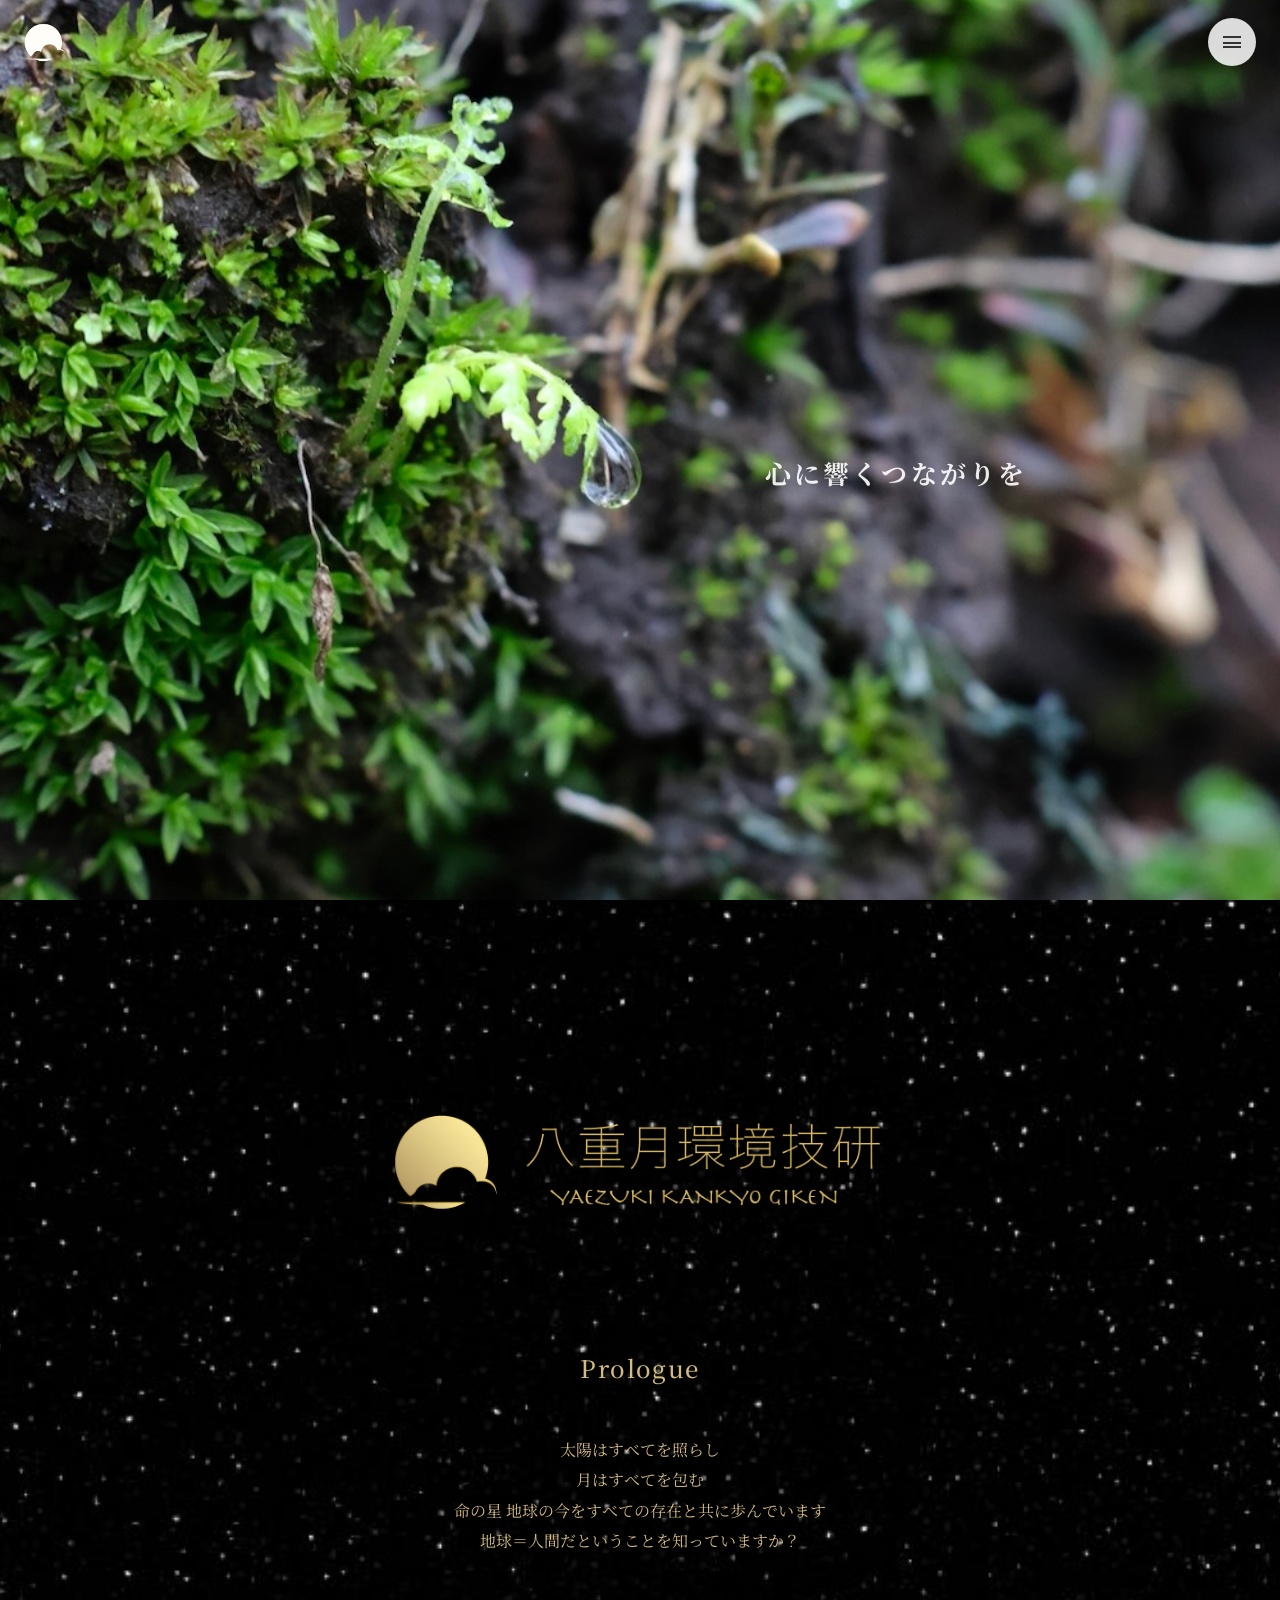
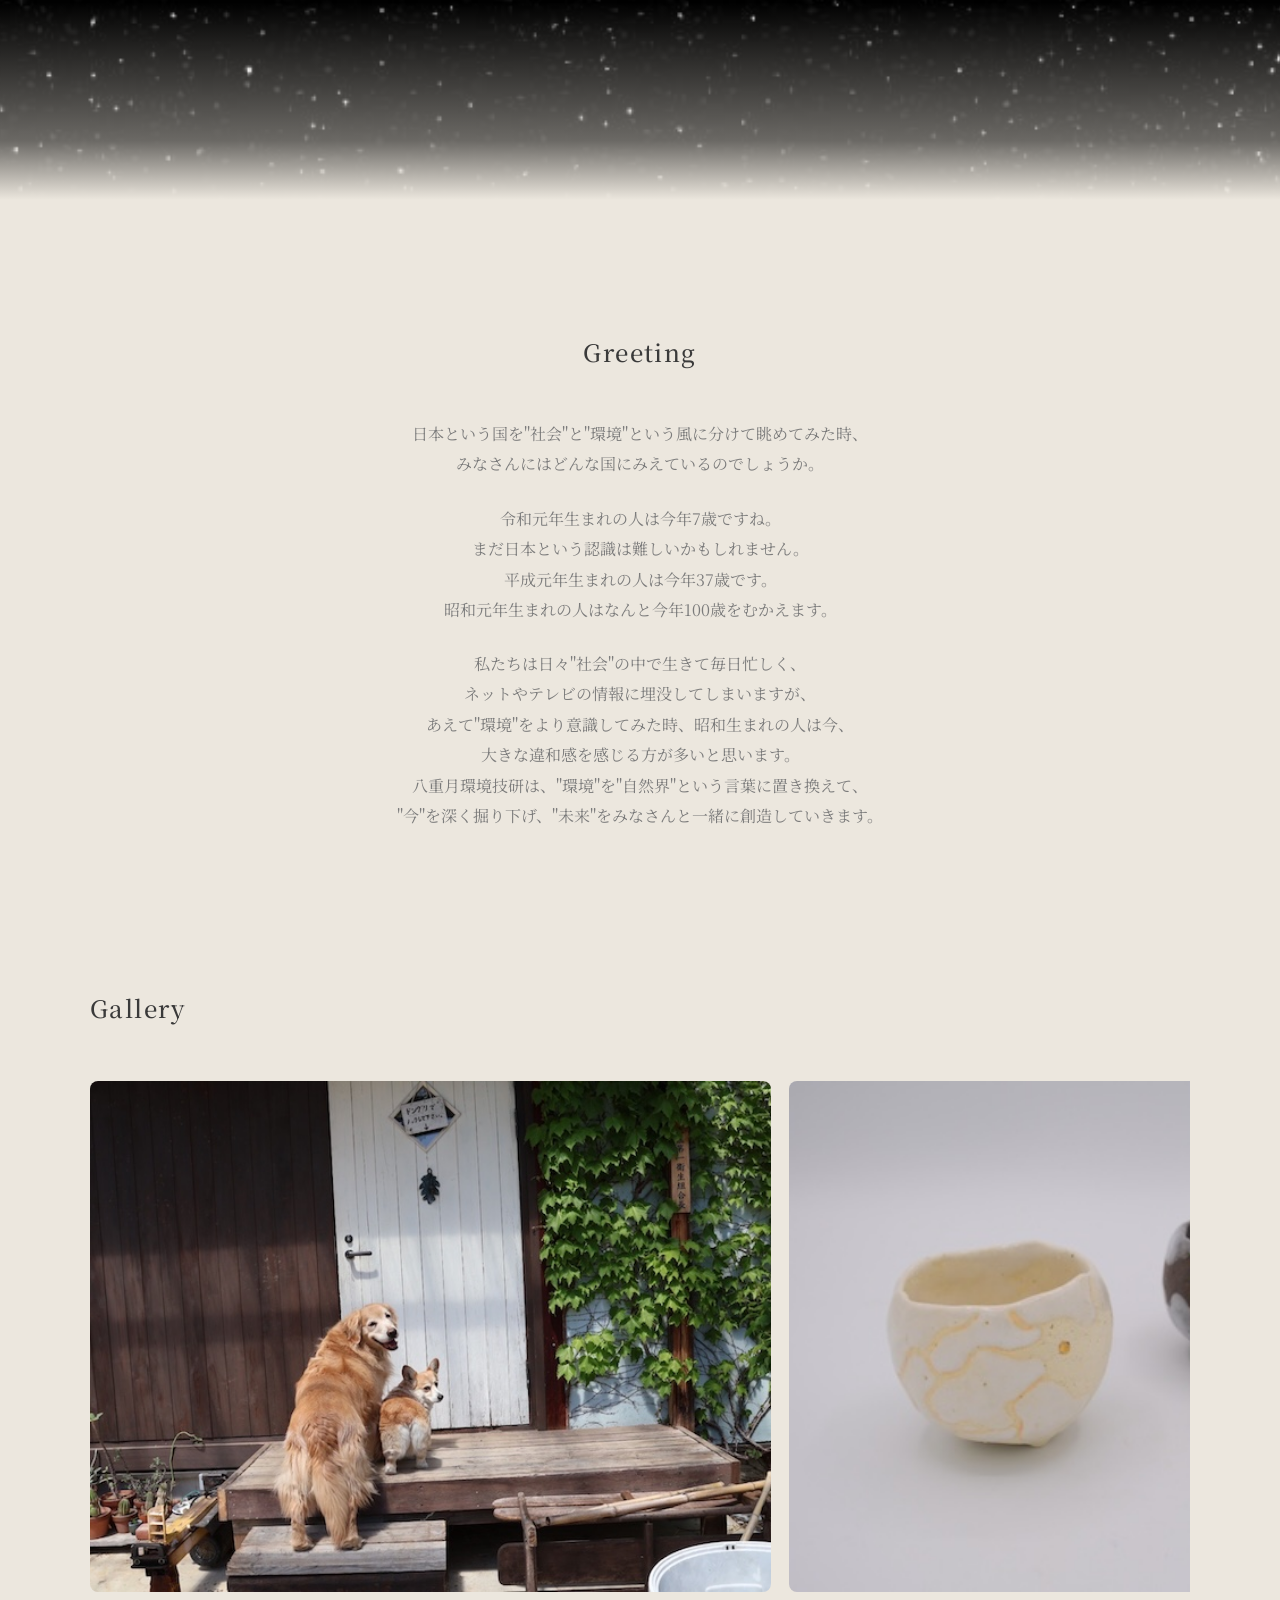
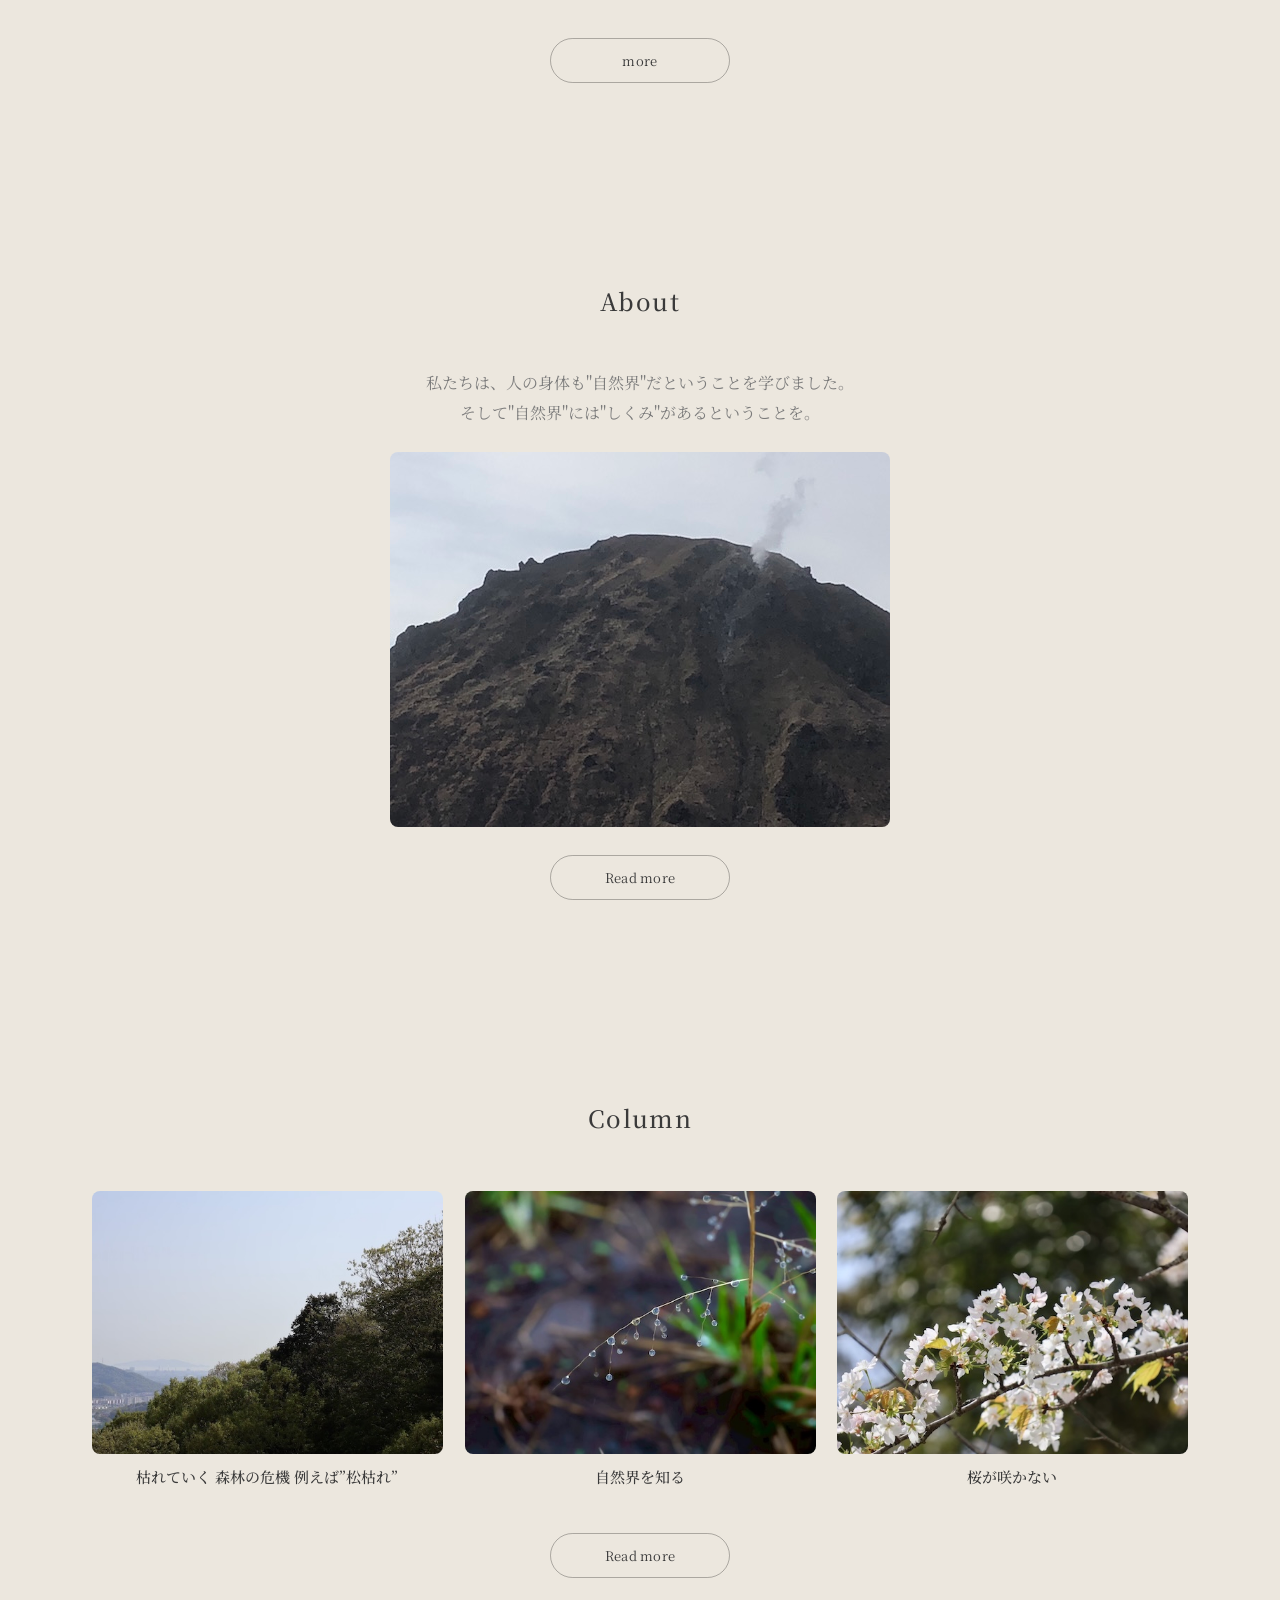
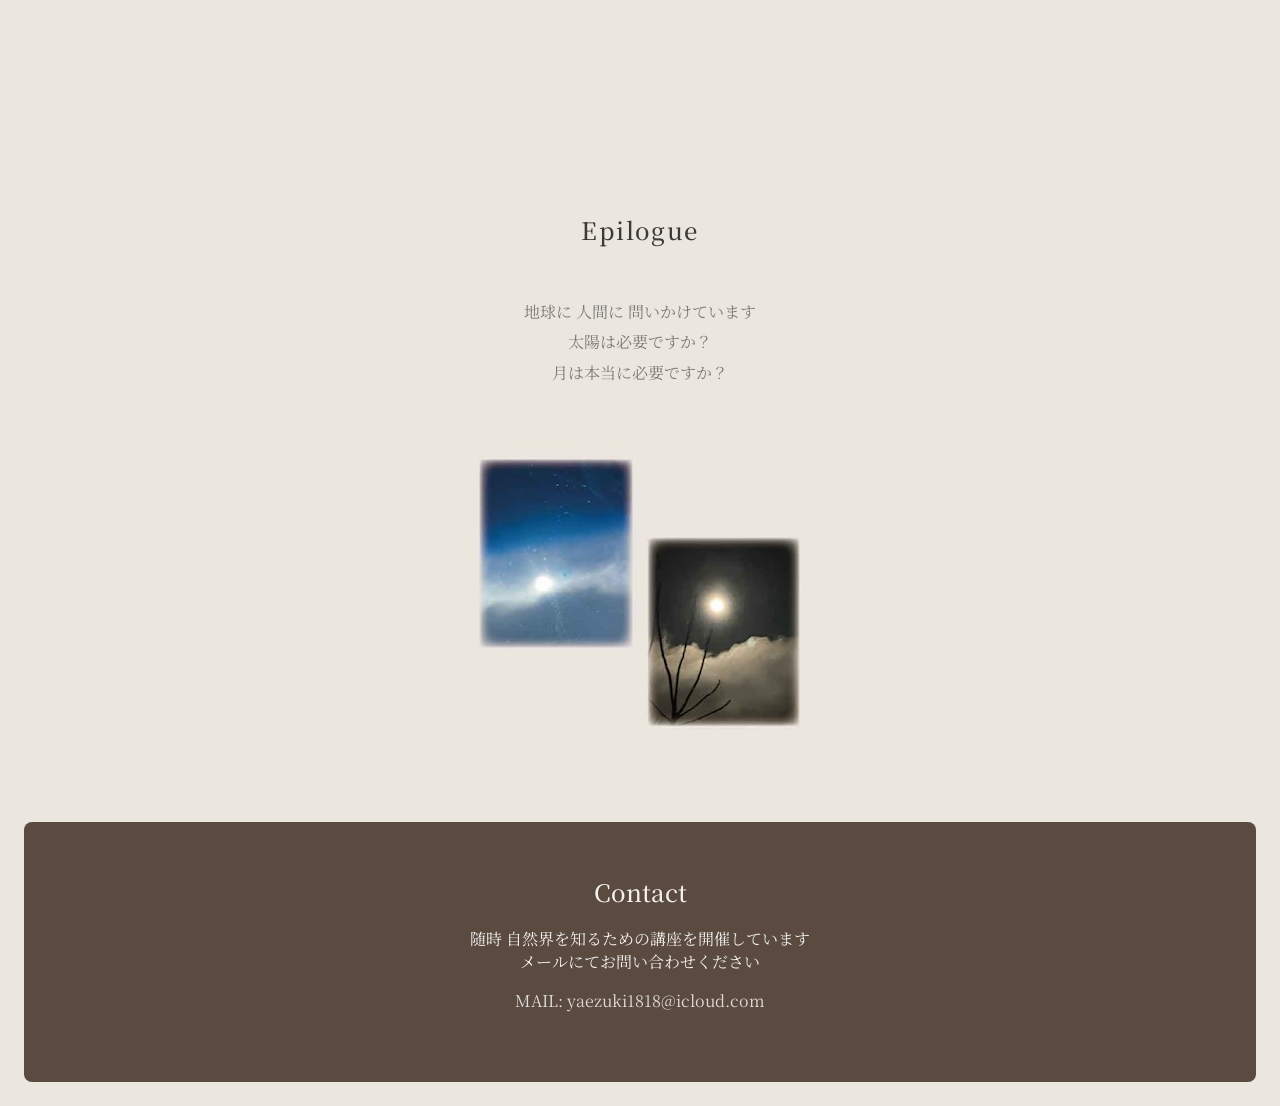
==== index.html @ 19ba6e78 "Add files via upload" ====
<!doctype html>
<html lang="ja">
<head>
  <meta charset="utf-8">
  <meta name="viewport" content="width=device-width, initial-scale=1">
  <title>Sample Site</title>
  <link rel="preconnect" href="https://fonts.googleapis.com">
  <link rel="preconnect" href="https://fonts.gstatic.com" crossorigin>
  <!-- 雰囲気用：セリフ系 -->
  <link href="https://fonts.googleapis.com/css2?family=Noto+Serif+JP:wght@400;500;600&display=swap" rel="stylesheet">
  <link rel="stylesheet" href="style.css">
</head>

<body>
  <!-- Header (Hero上に重ねる) -->
  <header class="site-header">
    <div class="header-inner">
        <a class="logo" href="index.html">
            <img class="logo-mark" src="assets/yaezuki-logo.png" alt="八重月環境技研ホームページ">
        </a>

      <button class="hamburger" type="button" aria-label="メニューを開く" aria-controls="drawer" aria-expanded="false">
        <span class="hamburger-lines" aria-hidden="true"></span>
      </button>
    </div>
  </header>

  <!-- Drawer / Overlay Menu -->
  <div class="drawer" id="drawer" aria-hidden="true">
    <div class="drawer__backdrop" data-close></div>

    <div class="drawer__panel" role="dialog" aria-modal="true" aria-label="サイトメニュー">
      <button class="drawer__close" type="button" aria-label="メニューを閉じる" data-close>×</button>

      <div class="drawer__left">
        <!-- ここ：メニュー表示中も見える大きい写真（背景） -->
        <img class="drawer__image" src="assets/hero.jpg" alt="">
      </div>

      <nav class="drawer__right">
        <a class="drawer__link" href="index.html">Home</a>
        <a class="drawer__link" href="product.html">Gallery</a>
        <a class="drawer__link" href="about.html">About</a>
        <a class="drawer__link" href="column.html">Column</a>
        <a class="drawer__link" href="index.html#contact">Contact</a>
      </nav>
    </div>
  </div>

  <main>
    <!-- Hero -->
    <section class="hero">
      <!-- ここ：メインビジュアル写真 -->
      <img class="hero__image" src="assets/hero2.JPG" alt="">

      <h1 class="hero__catch">
        <span class="hero__catchText hero-catch--reveal">心に響くつながりを</span>
      </h1>
    </section>

     <!-- Prologue -->
    <section class="prologue">
      <!-- ここ：メインビジュアル写真 -->
      <img class="prologue__image" src="assets/hosizora.jpg" alt="星空の写真">
      <div class="container container--narrow">
        <div class="company-icon">
          <img src="assets/yaezuki-icon5.png" alt="アイコン">
        </div>
        <h2 class="section__title">Prologue</h2>
        <p class="section__text">
          太陽はすべてを照らし<br>
          月はすべてを包む<br>
          命の星 地球の今をすべての存在と共に歩んでいます<br>
          地球＝人間だということを知っていますか？
        </p>
      </div>   
    </section>

    <!-- ========== Greeting ========== -->
    <section class="section section--greeting" id="greeting">
      <div class="container container--narrow">
        <h2 class="section__title">Greeting</h2>
        <p class="section__text">
          日本という国を"社会"と"環境"という風に分けて眺めてみた時、<br>
          みなさんにはどんな国にみえているのでしょうか。
        </p>
        <p class="section__text">
          令和元年生まれの人は今年7歳ですね。<br>
          まだ日本という認識は難しいかもしれません。<br>
          平成元年生まれの人は今年37歳です。<br>
          昭和元年生まれの人はなんと今年100歳をむかえます。
        </p>
        <p class="section__text">
          私たちは日々"社会"の中で生きて毎日忙しく、<br>
          ネットやテレビの情報に埋没してしまいますが、<br>
          あえて"環境"をより意識してみた時、昭和生まれの人は今、<br>
          大きな違和感を感じる方が多いと思います。<br>
          八重月環境技研は、"環境"を"自然界"という言葉に置き換えて、<br>
          "今"を深く掘り下げ、"未来"をみなさんと一緒に創造していきます。
        </p>
      </div>
    </section>

<!-- Product (横スクロール) -->
<section class="section" id="product">
  <div class="container">
    <div class="section__head">
      <h2 class="section__title section__title--left">Gallery</h2>
    </div>

    <!-- ★ここだけクラス追加 -->
    <div class="carousel carousel--product" role="region" aria-label="商品一覧（横スクロール）">
      <!-- カード：8枚まで増やしてOK -->
      <div class="card js-product">
        <img class="card__img" src="assets/anneUmi.JPG" alt="アンうみ">
      </div>
      <div class="card js-product">
        <img class="card__img" src="assets/tsuruha-1.JPG" alt="Moon Ochoko">
      </div>

      <div class="card js-product">
        <img class="card__img" src="assets/tsuruha-2.JPG" alt="Nitted Pot">
      </div>

      <div class="card js-product">
        <img class="card__img" src="assets/tsuruha-3.JPG" alt="Chip">
      </div>

      <div class="card js-product">
        <img class="card__img" src="assets/tsuruha-4.JPG" alt="Tokkuri">
      </div>

      <div class="card js-product">
        <img class="card__img" src="assets/nae-2.JPG" alt="Naegi">
      </div>

      <div class="card js-product">
        <img class="card__img" src="assets/kazusa-1.JPG" alt="服">
      </div>

      <div class="card js-product">
        <img class="card__img" src="assets/home-1.JPG" alt="Sugidama">
      </div>

      <div class="card js-product">
        <img class="card__img" src="assets/kazusa-2.jpeg" alt="試着画像">
      </div>

      <div class="card js-product">
        <img class="card__img" src="assets/home-2.JPG" alt="アン">
      </div>

      <div class="card js-product">
        <img class="card__img" src="assets/gallery-1.JPG" alt="">
      </div>
      <div class="card js-product">
        <img class="card__img" src="assets/gallery-2.JPG" alt="">
      </div>
      <div class="card js-product">
        <img class="card__img" src="assets/gallery-3.JPG" alt="">
      </div>
      <div class="card js-product">
        <img class="card__img" src="assets/gallery-4.JPG" alt="">
      </div>
      <div class="card js-product">
        <img class="card__img" src="assets/gallery-5.JPG" alt="">
      </div>
      <div class="card js-product">
        <img class="card__img" src="assets/gallery-6.JPG" alt="">
      </div>
      <div class="card js-product">
        <img class="card__img" src="assets/gallery-7.JPG" alt="">
      </div>
      <div class="card js-product">
        <img class="card__img" src="assets/gallery-8.JPG" alt="">
      </div>
      <div class="card js-product">
        <img class="card__img" src="assets/gallery-9.JPG" alt="">
      </div>
      <div class="card js-product">
        <img class="card__img" src="assets/home-3.JPG" alt="">
      </div>
      <div class="card js-product">
        <img class="card__img" src="assets/nature-10.JPG" alt="">
      </div>

      <!-- product-4 ～ product-8 も同じ形で追加 -->
    </div>

    <div class="center">
      <a class="btn" href="product.html">more</a>
    </div>
  </div>
</section>

    <!-- About -->
    <section class="section section--about" id="about">
      <div class="container container--narrow">
        <h2 class="section__title">About</h2>
        <p class="section__text">
          <!-- ここ：About文章 -->
          私たちは、人の身体も"自然界"だということを学びました。<br>
          そして"自然界"には"しくみ"があるということを。
        </p>

        <!-- ここ：Aboutの大きめ画像 -->
        <img class="about__image" src="assets/nature-19.JPG" alt="鳥の写真">
        <div class="center">
          <a class="btn" href="about.html">Read more</a>
        </div>
      </div>
    </section>

    <!-- Column (横スクロール) -->
    <section class="section" id="column">
    <div class="container">
    <h2 class="section__title">Column</h2>

    <div class="carousel carousel--column" role="region" aria-label="コラム一覧（横スクロール）">
      <!-- columnカード -->
      <article class="card card--column js-post" data-date="2026.01.17">
        <img class="card__img" src="assets/nature-24.JPG" alt="">
        <h3 class="card__title">枯れていく 森林の危機 例えば”松枯れ”</h3>

        <!-- 記事本文（非表示） -->
        <div class="post-content" hidden>
          <p>
            山で”松が枯れる”という現象。
          </p>
          <p>
            専門家の調査によって、松くい虫が原因とされていますが、
            ではなぜ松くい虫が元気になっているのでしょうか。
          </p>
          <p>
            実は松という木は、エネルギーを特別たくさん必要とする木です。
            より視野を広げて、山が必要とするエネルギーをイメージしてみてください。
          </p>
          <p>
            近年の環境破壊によって、山のエネルギー値はどんどん下がっています。
            松は、山全体を維持することを優先して、
            自分からいなくなることを選択しているのです。
          </p>
          <p>
            山のエネルギー値が下がっているということは、他にも様々な現象を通して、
            異変に気づいている方が多いのではないでしょうか。
          </p>
        </div>
      </article>
      <article class="card card--column js-post" data-date="2026.01.17">
        <img class="card__img" src="assets/nature-12.JPG" alt="">
        <h3 class="card__title">自然界を知る</h3>
       
        <!-- ▼ 記事本文（非表示） -->
        <div class="post-content" hidden>
          <p>
            自然界はエネルギー循環しています。もちろん私達人間も。
          </p>
          <p>
            しかし人間は、頭しか使わなくなってしまいました。
          </p>
          <p>
            その結果、自然界の声も、目の前にいる相手の気持ちも、
            もっと言えば自分の心の声も、少しずつ聞こえなくなってきています。
          </p>
          <p>
            自然界からどんどん離れているのです。
            人間が、地球という星との本来のつながりを忘れた結果、
            地球のエネルギー循環に今年異変が起こりました。
          </p>
          <p>
            誰もが喜びを感じる”春の芽吹き”には理由があります。
            地球が太陽の周りを公転していることにも理由があるのです。
            その理由が、地球が生まれてからずっと繰り返されてきた、
            エネルギー循環のリセットです。
          </p>
          <p>
            ”それが今年起こりませんでした”
          </p>
          <p>
            自然界は眠ります。
            人間が自分勝手にいじることをやめなければならない一年です。
          </p>
        </div>
      </article>
      <article class="card card--column js-post" data-date="2026.01.17">
        <img class="card__img" src="assets/sakura-clm.JPG" alt="">
        <h3 class="card__title">桜が咲かない</h3>

        <!-- ▼ 記事本文（非表示） -->
        <div class="post-content" hidden>
          <p>
            桜の開花は、私たち日本人にとって、
            心の拠り所とも言える温かな幸せを運んでくれます。
            しかし、現代の私たちは、桜に対するお返しを何もすることができなくなっています。
            お返しとは、肥料ではありません。
          </p>
          <p>
            桜は浄化のエネルギーを一方的に使うばかりで、とても疲れてきています。
            さらに今年とうとう、自然界に今までのようなリセットが起きませんでした。
            ですから、桜に何か異変が起こるとしたら、これが理由です。
          </p>
        </div>
      </article>
    </div>

    <div class="center">
      <a class="btn" href="column.html">Read more</a>
    </div>
  </div>
</section>

  <!-- Epilogue -->
      <section class="section section--greeting" id="epilogue">
        <div class="container container--narrow">
          <h2 class="section__title">Epilogue</h2>
          <p class="section__text">
            地球に 人間に 問いかけています<br>
            太陽は必要ですか？<br>
            月は本当に必要ですか？
          </p>

          <img class="about__image" src="assets/epilogue-img.jpg" alt="">
        </div>
      </section>



    <!-- Contact -->
    <section class="section section--contact" id="contact">
      <div class="contact-box">
        <h2 class="contact-box__title">Contact</h2>

        <p>随時 自然界を知るための講座を開催しています<br>
        メールにてお問い合わせください</p>

        <div class="contact-box__info">
          <p>MAIL: yaezuki1818@icloud.com</p>
        </div>

        <div class="contact-box__sns">
          <!-- ここ：SNSアイコン・リンク -->
          <!-- <a href="#" aria-label="Instagram">Instagram</a>
          <a href="#" aria-label="Facebook">Facebook</a> -->
        </div>
      </div>
    </section>
  </main>

  <script src="script.js"></script>
</body>
</html>
---- style.css ----
:root{
  --bg: #ece7de;         /* 全体のベージュ */
  --paper: #f4f1ea;      /* 少し明るい */
  --brown: #5a4a3f;      /* メニュー/Contactの茶 */
  --text: #3a3a3a;
  --muted: #7b7b7b;
  --white: #ffffff;

  --radius: 999px;
  --container: 1100px;
}


*{ box-sizing: border-box; }
html,body{ height: 100%; }
body{
  margin: 0;
  font-family: "Noto Serif JP", serif;
  color: var(--text);
  background: var(--bg);
}

body.is-locked{
  overflow: hidden;
}

img{ max-width: 100%; display:block; }
a{ color: inherit; text-decoration: none; }

.sr-only{
  position:absolute; width:1px; height:1px;
  padding:0; margin:-1px; overflow:hidden;
  clip:rect(0,0,0,0); white-space:nowrap; border:0;
}

.container{
  width: min(var(--container), calc(100% - 48px));
  margin: 0 auto;
}
.container--narrow{
  width: min(900px, calc(100% - 48px));
}

.center{ display:flex; justify-content:center; margin-top: 28px; }

/* ===== Header ===== */
.site-header{
  position: fixed;
  top: 0; 
  left: 0; 
  right: 0;
  z-index: 20;
  /* pointer-events: none; 見た目だけ固定、ボタンだけ押せるように後で戻す */
}
.header-inner{
  width: calc(100% - 48px);  /* 常に左右24px */
  max-width: 1400px;         /* ここで上品に頭打ち */
  margin: 18px auto 0;
  display:flex;
  justify-content: space-between;
  align-items:center;
  pointer-events: auto;
}
.logo-mark{
  height: 42px;
  width: auto; 
  display: block;
}

/* ハンバーガー */
.hamburger{
  width: 48px; height: 48px;
  border: 0;
  background: rgba(255,255,255,.85);
  border-radius: 999px;
  cursor: pointer;
}
.hamburger-lines{
  width: 18px; height: 12px;
  margin: 0 auto;
  display:block;
  position: relative;
}
.hamburger-lines::before,
.hamburger-lines::after,
.hamburger-lines{
  border-top: 2px solid #333;
}
.hamburger-lines::before,
.hamburger-lines::after{
  content:"";
  position:absolute;
  left:0; right:0;
}
.hamburger-lines::before{ top: 4px; }
.hamburger-lines::after{ top: 8px; }

/* ===== Hero ===== */
.hero{
  height:100vh;
  min-height: 100vh;
  position: relative;
  overflow: hidden;
}
.hero__image{
  width: 100%;
  height: 100%;
  object-fit: cover;
  pointer-events: none;
}
.hero__catch{
  position: absolute;
  left: 70%;
  top: 50%;
  transform: translate(-50%, -50%);
  color: rgba(255,255,255,.9);
  letter-spacing: .12em;
  font-size: clamp(26px, 2vw, 32px);
  text-shadow: 0 2px 14px rgba(0,0,0,.25);
  white-space: nowrap;
}

/* 下に向かって暗く（or 背景色に）フェード */
.hero::after{
  content: "";
  position: absolute;
  left: 0;
  right: 0;
  bottom: 0;
  height: 45%; /* グラデーションの高さ */
  background: linear-gradient(
  to bottom,
  rgba(0,0,0,0) 0%,
  rgba(0,0,0,0.06) 60%,
  rgba(0,0,0,0.14) 100%
  );
  pointer-events: none;
}

/* ===== Prologue ===== */
.prologue{
  height: 100vh;
  min-height: 100vh;
  position: relative;
  overflow: hidden;
}

/* 背景画像にする（重ねる） */
.prologue__image{
  position: absolute;
  inset: 0;
  width: 100%;
  height: 100%;
  object-fit: cover;
  pointer-events: none;
  z-index: 0;
}

/* 文字を画像の上に出す */
.prologue .container{
  position: relative;
  z-index: 1;
  height: 100%;
  display: grid;
  place-content: center; /* 真ん中寄せ */
  text-align: center;
  transform: translateY(-20px);
}

/* 背景が明るい時のために文字色を白へ */
.prologue .section__title,
.prologue .section__text{
  color: rgba(229, 204, 141, 0.92);
  text-shadow: 0 2px 14px rgba(0,0,0,.25);
}

.prologue::after{
  content:"";
  position:absolute;
  left:0; right:0; bottom:0;
  height: 22%; /* 低め */
  pointer-events:none;

  background: linear-gradient(
  to bottom,
  rgba(236,231,222,0) 0%,
  rgba(236,231,222,0.45) 70%,
  rgba(236,231,222,1) 100%
  );
}
/* ===== Sections ===== */
.section{
  padding: 100px 0;
}
.section--greeting,
.section--about{
  background: var(--bg);
}

.section--greeting{
    padding-bottom: 24px;
}

.section__title{
  text-align:center;
  font-weight: 500;
  letter-spacing: .06em;
  margin: 0 0 50px;
}
.section__title--left{
  text-align:left;
}
.section__text{
  text-align:center;
  color: var(--muted);
  line-height: 1.9;
  margin: 0;
  margin-bottom: 24px;
}

/* Greetingっぽい枠感（画像の印象に寄せ） */
.section--greeting{
  background: var(--bg);
}
.section--greeting .container--narrow{
  padding: 34px 0 10px;
}

/* ===== Carousel (横スクロール) ===== */
.carousel{
  margin-top: 26px;
  display: grid;
  grid-auto-flow: column;
  grid-auto-columns: 320px;
  gap: 18px;

  overflow-x: auto;
  padding: 6px 2px 18px;
  scroll-snap-type: x mandatory;
  -webkit-overflow-scrolling: touch;
}

/* ===== Product: 1枚フル + 両端チラ見せ（左の余白を詰める） ===== */
.carousel--product{
  --card-w: 72%;
  --gap: 18px;

  display: grid;
  grid-auto-flow: column;
  grid-auto-columns: var(--card-w);
  gap: var(--gap);

  overflow-x: auto;
  scroll-snap-type: x mandatory;
  -webkit-overflow-scrolling: touch;

  /* ★ここが変更点 */
  padding: 6px 0 18px; 
  padding-right: calc((100% - var(--card-w)) / 2);
}

.carousel--product .card{
  scroll-snap-align: center; /* 中央でパチっと止まる */
}

/* ===== Column: 写真8枚 / 表示は3枚ちょうど ===== */
.carousel--column{
  --gap: 22px;

  display: grid;
  grid-auto-flow: column;
  gap: var(--gap);

  /* 3枚ぴったり表示 */
  grid-auto-columns: calc((100% - (var(--gap) * 2)) / 3);

  overflow-x: auto;
  scroll-snap-type: x mandatory;
  -webkit-overflow-scrolling: touch;

  padding: 6px 2px 18px;
}

.carousel--column .card{
  scroll-snap-align: start;
}

/* Columnカードの見た目 */
.card--column .card__img{
  width: 100%;
  aspect-ratio: 4 / 3;
  object-fit: cover;
  border-radius: 8px;
  background: #ddd;
}

.card--column .card__title{
  margin: 12px 0 0;
  text-align: center;
  font-weight: 500;
  font-size: 15px;
}

.card--column .card__desc{
  margin: 8px 0 0;
  text-align: center;
  font-size: 13px;
  color: var(--muted);
}

.carousel::-webkit-scrollbar{ height: 8px; }
.carousel::-webkit-scrollbar-thumb{ background: rgba(0,0,0,.15); border-radius: 999px; }
.card{
  background: transparent;
  scroll-snap-align: start;
}
.card__img{
  width: 100%;
  aspect-ratio: 4 / 3;
  object-fit: cover;
  border-radius: 8px;
  background: #ddd;
}
.card__desc{
  margin: 10px 0 0;
  text-align:center;
  font-size: 13px;
  color: var(--muted);
}

/* Columnはテキストカードっぽく */
.carousel--text{
  grid-auto-columns: 260px;
  justify-content: center;
}
.card--text{
  padding: 18px 10px;
}
.card__title{
  margin: 0;
  text-align:center;
  font-weight: 500;
}
.card--text .card__desc{
  margin-top: 10px;
}

/* ===== Buttons ===== */
.btn{
  display:inline-flex;
  align-items:center;
  justify-content:center;
  min-width: 180px;
  padding: 12px 18px;
  border: 1px solid rgba(0,0,0,.28);
  border-radius: var(--radius);
  background: transparent;
  font-size: 13px;
  letter-spacing: .02em;
}
.btn:hover{ opacity: .85; }

/* ===== Button hover animation (全部入り) ===== */
.btn{
  position: relative;

  transition:
    transform .45s ease,
    box-shadow .45s ease,
    border-color .45s ease,
    color .45s ease;
}

/* 外側のうっすらリング */
.btn::after{
  content: "";
  position: absolute;
  inset: 0;
  border-radius: inherit;
  box-shadow: 0 0 0 0 rgba(0,0,0,.08);
  transition: box-shadow .45s ease;
}

/* hover（PCなどホバーできる端末だけ） */
@media (hover: hover){
  .btn:hover{
    transform: translateY(-3px);
    border-color: rgba(0,0,0,.45);
    box-shadow: 0 10px 24px rgba(0,0,0,.10);
  }

  .btn:hover::after{
    box-shadow: 0 0 0 4px rgba(0,0,0,.06);
  }
}

/* 押した瞬間（クリック感） */
.btn:active{
  transform: translateY(-1px);
  box-shadow: 0 6px 16px rgba(0,0,0,.12);
}

/* ===== About ===== */
.about__image{
  margin: 22px auto 0;
  max-width: 720px;
  border-radius: 8px;
}

/* ===== Contact ===== */
.section--contact{
  padding: 24px 0;
  display:flex;
  justify-content:center;
}
.contact-box{
  width: calc(100% - 48px); /* 常に左右24px */
  max-width: 1400px;        /* ヘッダーと揃えると綺麗 */
  margin: 0 auto;

  background: var(--brown);
  color: rgba(255,255,255,.92);
  padding: 52px 24px;
  border-radius: 8px;
  text-align:center;
}
.contact-box__title{ margin: 0 0 18px; font-weight: 500; }
.contact-box__info p{ margin: 6px 0; color: rgba(255,255,255,.8); }
.contact-box__sns{
  margin-top: 18px;
  display:flex;
  justify-content:center;
  gap: 20px;
}
.contact-box__sns a{ color: rgba(255,255,255,.85); font-size: 14px; }

/* ===== Drawer ===== */
.drawer{
  position: fixed;
  inset: 0;
  z-index: 50;

  /* display切替だとアニメしにくいのでopacityで制御 */
  opacity: 0;
  pointer-events: none;
  transition: opacity .25s ease;
}
.drawer.is-open{
  opacity: 1;
  pointer-events: auto;
}

/* 背景を暗くする（ヒーローはそのまま、上に薄暗いフィルターが乗る） */
.drawer__backdrop{
  position:absolute;
  inset:0;
  background: rgba(0,0,0,.35);
  opacity: 0;
  transition: opacity .25s ease;
}
.drawer.is-open .drawer__backdrop{
  opacity: 1;
}

/* 右パネルだけスライドイン */
.drawer__panel{
  position:absolute;
  top: 0;
  right: 0;
  height: 100%;
  width: min(420px, 82vw);    /* 好みで調整 */
  background: var(--brown);

  transform: translateX(100%);
  transition: transform .35s ease;
  display:flex;
  flex-direction: column;
}
.drawer.is-open .drawer__panel{
  transform: translateX(0);
}

/* 右側メニューの中身 */
.drawer__right{
  background: transparent;
  display:flex;
  flex-direction: column;
  justify-content:center;
  gap: 26px;
  padding: 90px 38px 48px;
}
.drawer__link{
  color: rgba(255,255,255,.9);
  font-size: 34px;
  letter-spacing: .04em;
}
.drawer__link:hover{ opacity: .85; }

.drawer__close{
  position:absolute;
  top: 18px;
  right: 18px;
  z-index: 2;
  width: 56px;
  height: 56px;
  border:0;
  border-radius: 999px;
  background: transparent;
  color: rgba(255,255,255,.92);
  font-size: 34px;
  cursor:pointer;
}

/* いまの左カラムは使わないので非表示（HTMLはそのままでOK） */
.drawer__left{ display:none; }

@media (max-width: 900px){
  .drawer__right{ padding: 90px 28px 48px; }
  .drawer__link{ font-size: 28px; }
}

/* ===== Responsive (一応) ===== */
@media (max-width: 900px){
  .drawer__panel{ grid-template-columns: 1fr; }
  .drawer__left{ display:none; }
  .drawer__right{ padding: 90px 28px; }
  .drawer__link{ font-size: 28px; }
}

/* ===== Hover: 写真だけゆっくりふわっと ===== */
.card__img{
  transition: transform .55s ease, box-shadow .55s ease;
}

@media (hover: hover){
  .card:hover .card__img{
    transform: translateY(-8px);
    box-shadow: 0 14px 30px rgba(0,0,0,.12);
  }
}

/* ===== Reveal: スクロールでふわっと表示 ===== */
.reveal{
  opacity: 0;
  transform: translateY(14px);
  transition: opacity .6s ease, transform .6s ease;
  will-change: opacity, transform;
}

.reveal.is-visible{
  opacity: 1;
  transform: translateY(0);
}

/* ===== Hero catch: 右からふわっと（位置は崩さない） ===== */
.hero__catchText{
  display: inline-block;
}

.hero-catch--reveal{
  opacity: 0;
  transform: translateX(24px);
  transition: opacity .9s ease, transform .9s ease;
}

.hero-catch--reveal.is-visible{
  opacity: 1;
  transform: translateX(0);
}

/* ===== Column専用：クリックを殺さないふわっと表示 ===== */

/* Columnカードは transform を使わない */
#column .carousel--column .card.reveal{
  transform: none !important;
}

/* 透明 → 表示 だけでふわっと */
#column .carousel--column .card.reveal{
  opacity: 0;
  transition: opacity .6s ease;
}

#column .carousel--column .card.reveal.is-visible{
  opacity: 1;
}

/* クリックできる感 */
#column .js-post{
  cursor: pointer;
}

/* ===== Column modal（記事モーダル） ===== */
.column-modal{
  position: fixed;
  inset: 0;
  z-index: 10000;
  display: flex;
  align-items: center;
  justify-content: center;

  background: rgba(0,0,0,.35);
  opacity: 0;
  pointer-events: none;
  transition: opacity .35s ease;
}

.column-modal.is-open{
  opacity: 1;
  pointer-events: auto;
}

.column-modal__inner{
  width: min(760px, calc(100% - 32px));
  max-height: 85vh;
  background: var(--paper);
  border-radius: 14px;
  padding: 36px 28px;
  overflow-y: auto;

  transform: translateY(18px);
  transition: transform .35s ease;
  position: relative;
  box-shadow: 0 30px 80px rgba(0,0,0,.25);
}

.column-modal.is-open .column-modal__inner{
  transform: translateY(0);
}

.column-modal__close{
  position: absolute;
  top: 12px;
  right: 14px;
  width: 44px;
  height: 44px;
  border: 0;
  border-radius: 999px;
  background: rgba(0,0,0,.06);
  font-size: 22px;
  cursor: pointer;
  color: var(--muted);
}

.column-modal__title{
  margin: 0 0 8px;
  font-size: 22px;
  font-weight: 500;
}

.column-modal__date{
  font-size: 13px;
  color: var(--muted);
  margin-bottom: 22px;
}

.column-modal__body p{
  margin: 0 0 18px;
  line-height: 2;
  font-size: 15px;
  color: var(--text);
}

/* ===== Product image modal ===== */
.product-modal{
  position: fixed;
  inset: 0;
  z-index: 10000;
  display: flex;
  align-items: center;
  justify-content: center;

  background: rgba(0,0,0,.40);
  opacity: 0;
  pointer-events: none;
  transition: opacity .35s ease;
}

.product-modal.is-open{
  opacity: 1;
  pointer-events: auto;
}

.product-modal__inner{
  width: min(760px, calc(100% - 32px));
  max-height: 85vh;
  background: var(--paper);
  border-radius: 14px;
  overflow: hidden;

  transform: translateY(18px);
  transition: transform .35s ease;
  position: relative;
  box-shadow: 0 30px 80px rgba(0,0,0,.25);
}

.product-modal.is-open .product-modal__inner{
  transform: translateY(0);
}

.product-modal__img{
  width: 100%;
  height: auto;
  max-height: 85vh;
  object-fit: contain;
  display: block;
  background: #111; /* 余白が出たとき落ち着く */
}

.product-modal__close{
  position: absolute;
  top: 12px;
  right: 14px;
  width: 44px;
  height: 44px;
  border: 0;
  border-radius: 999px;
  background: rgba(255,255,255,.16);
  color: rgba(255,255,255,.92);
  font-size: 22px;
  cursor: pointer;
  backdrop-filter: blur(6px);
}
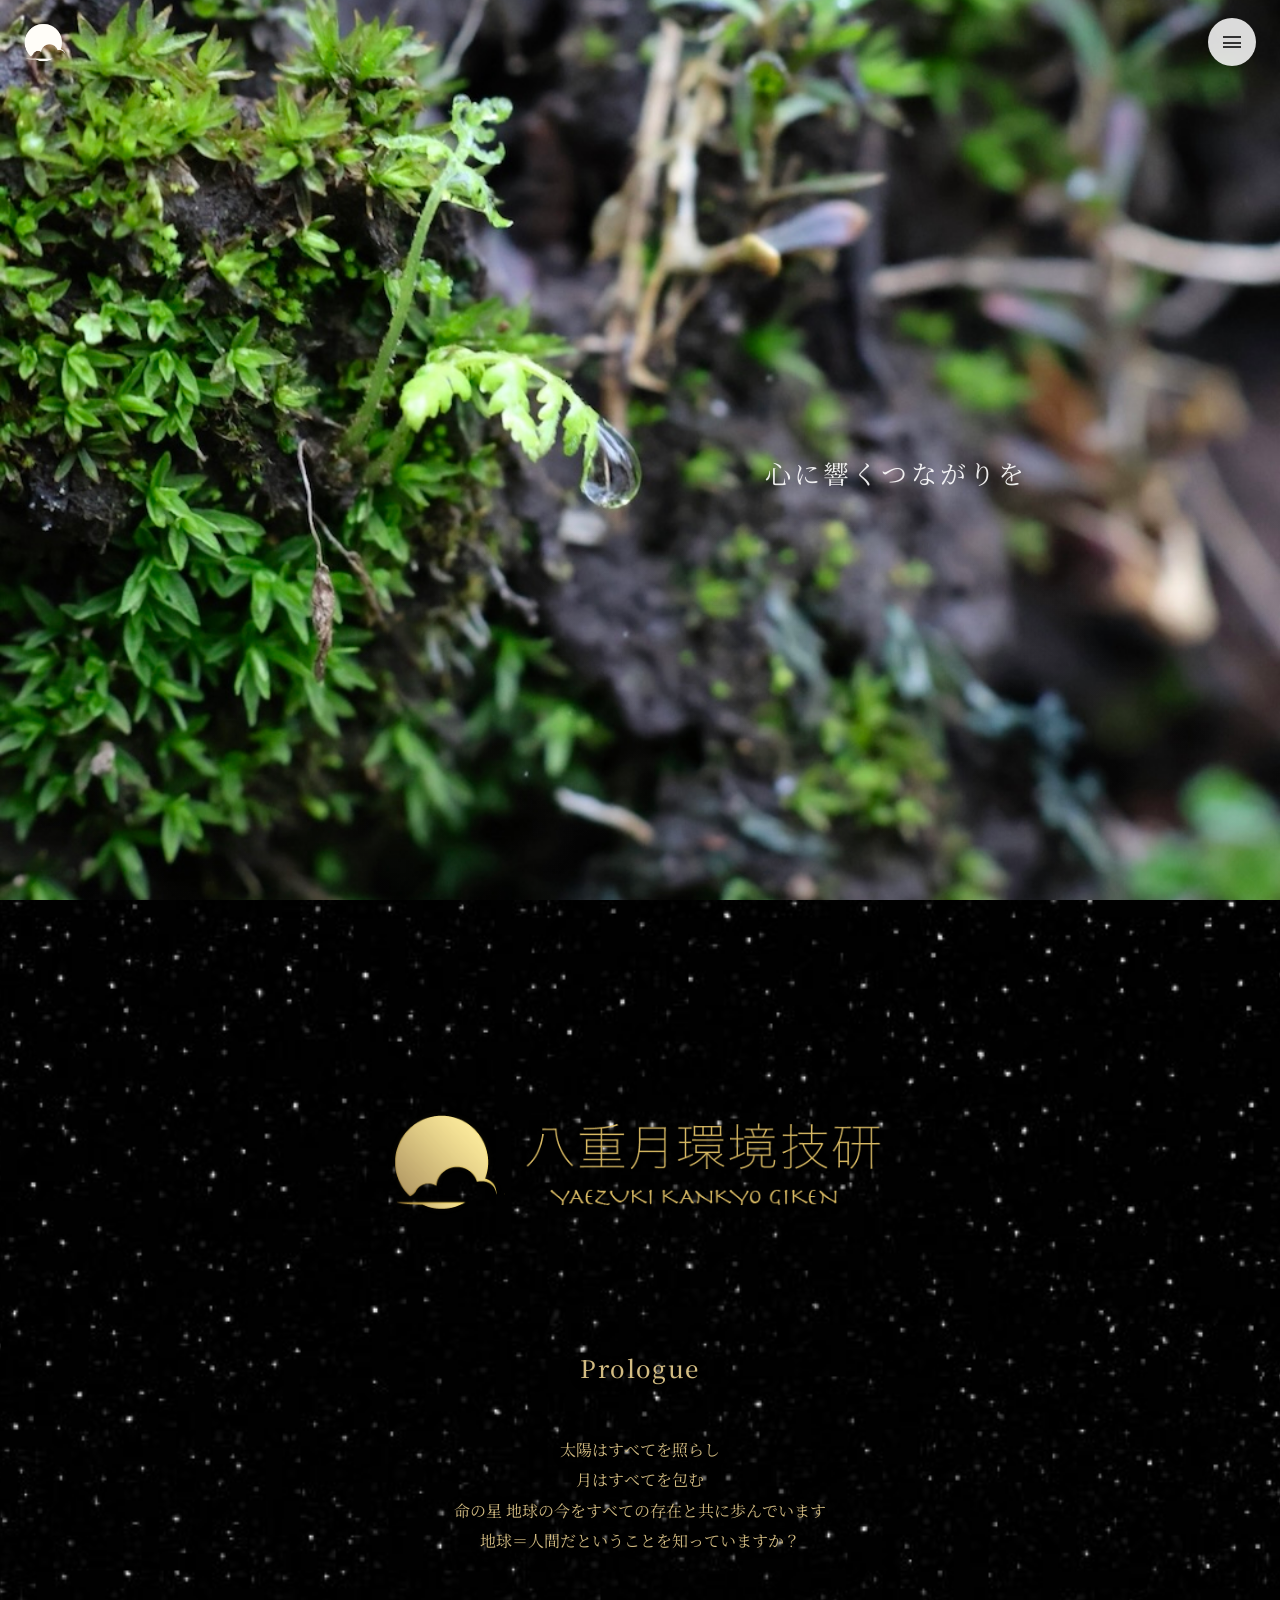
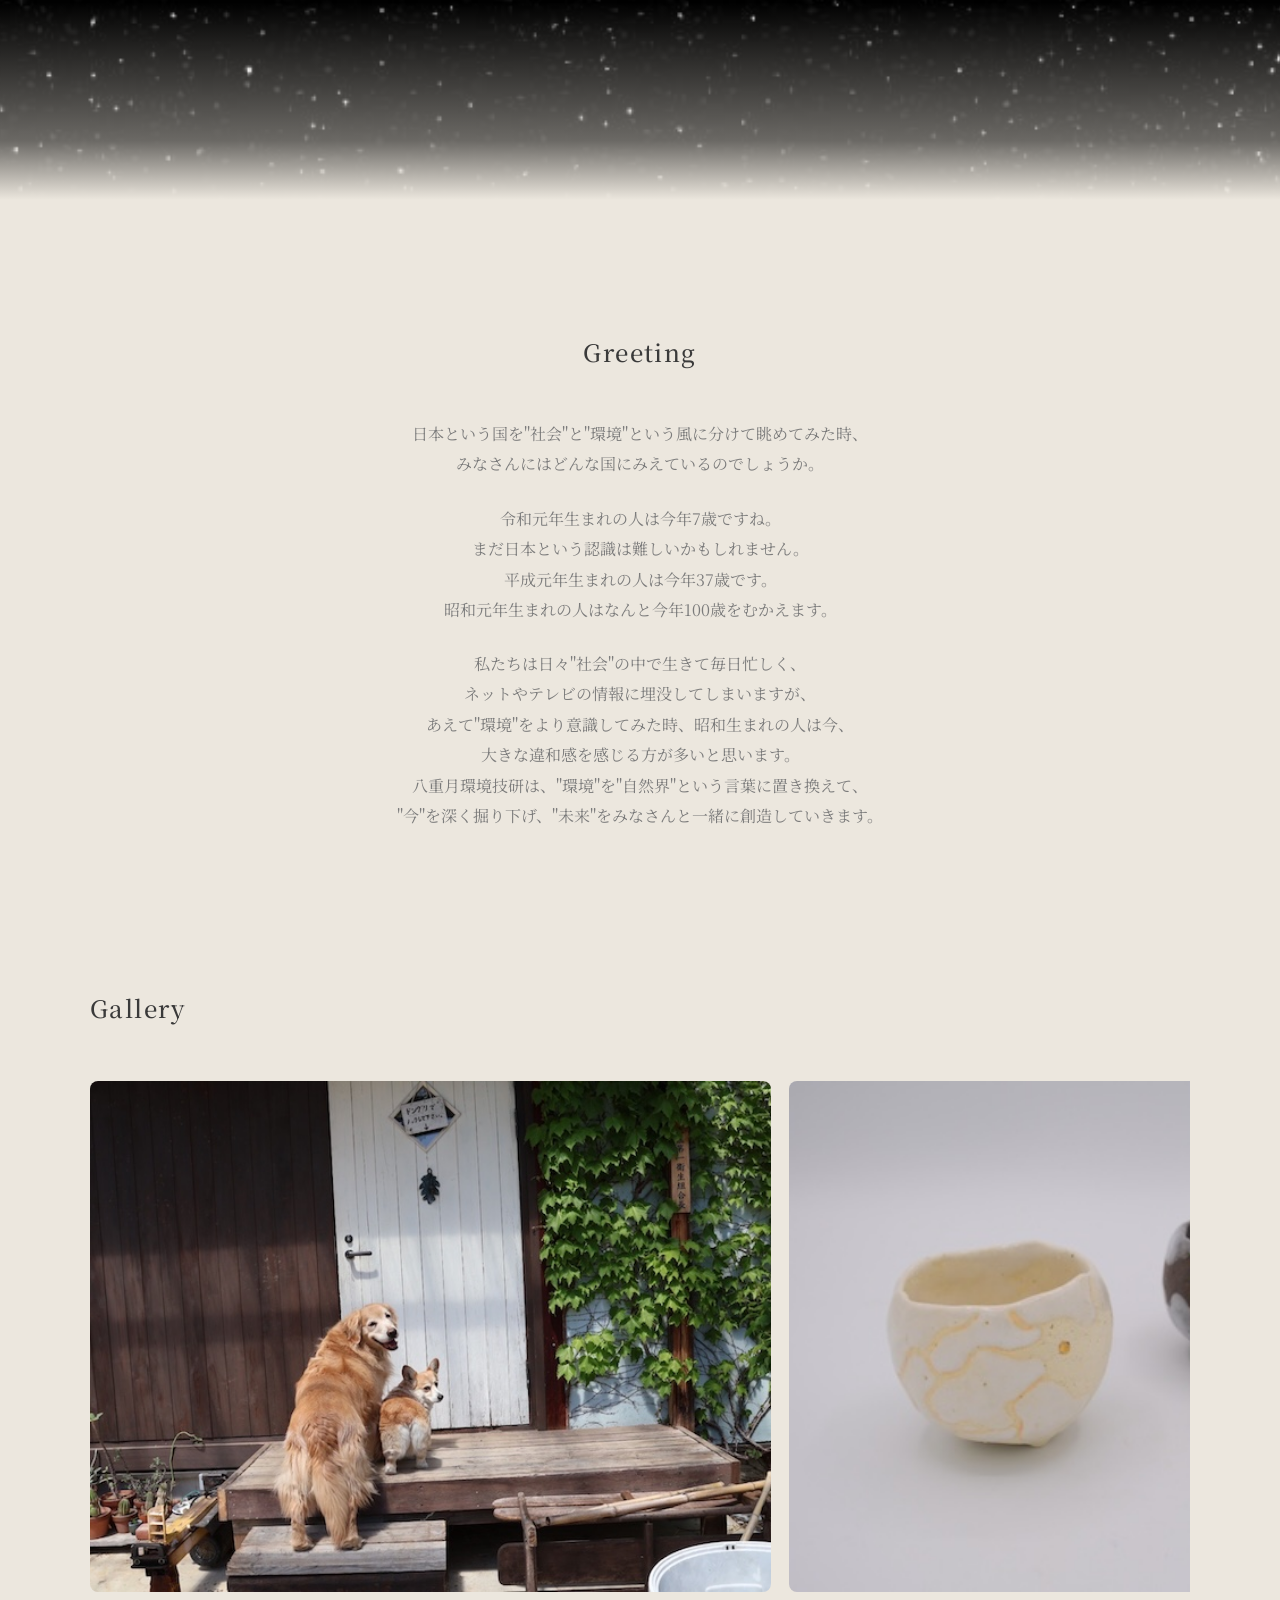
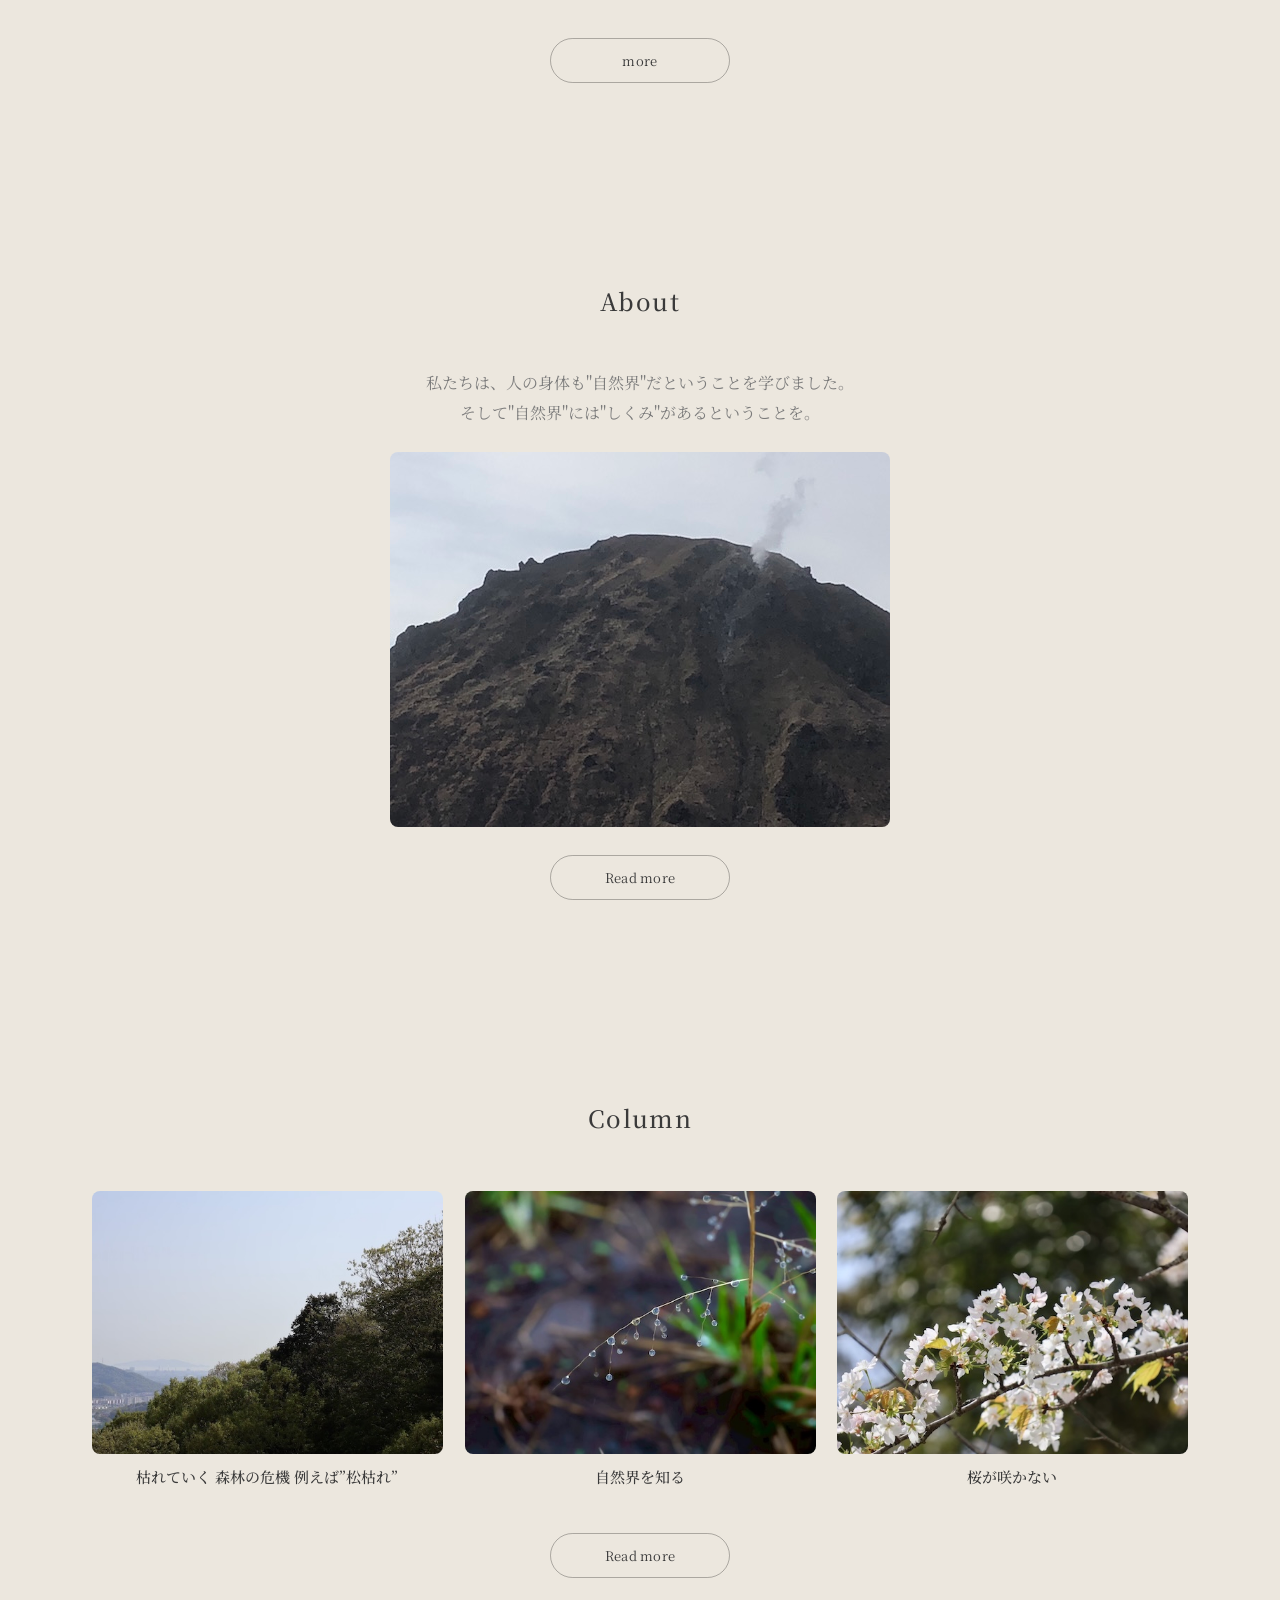
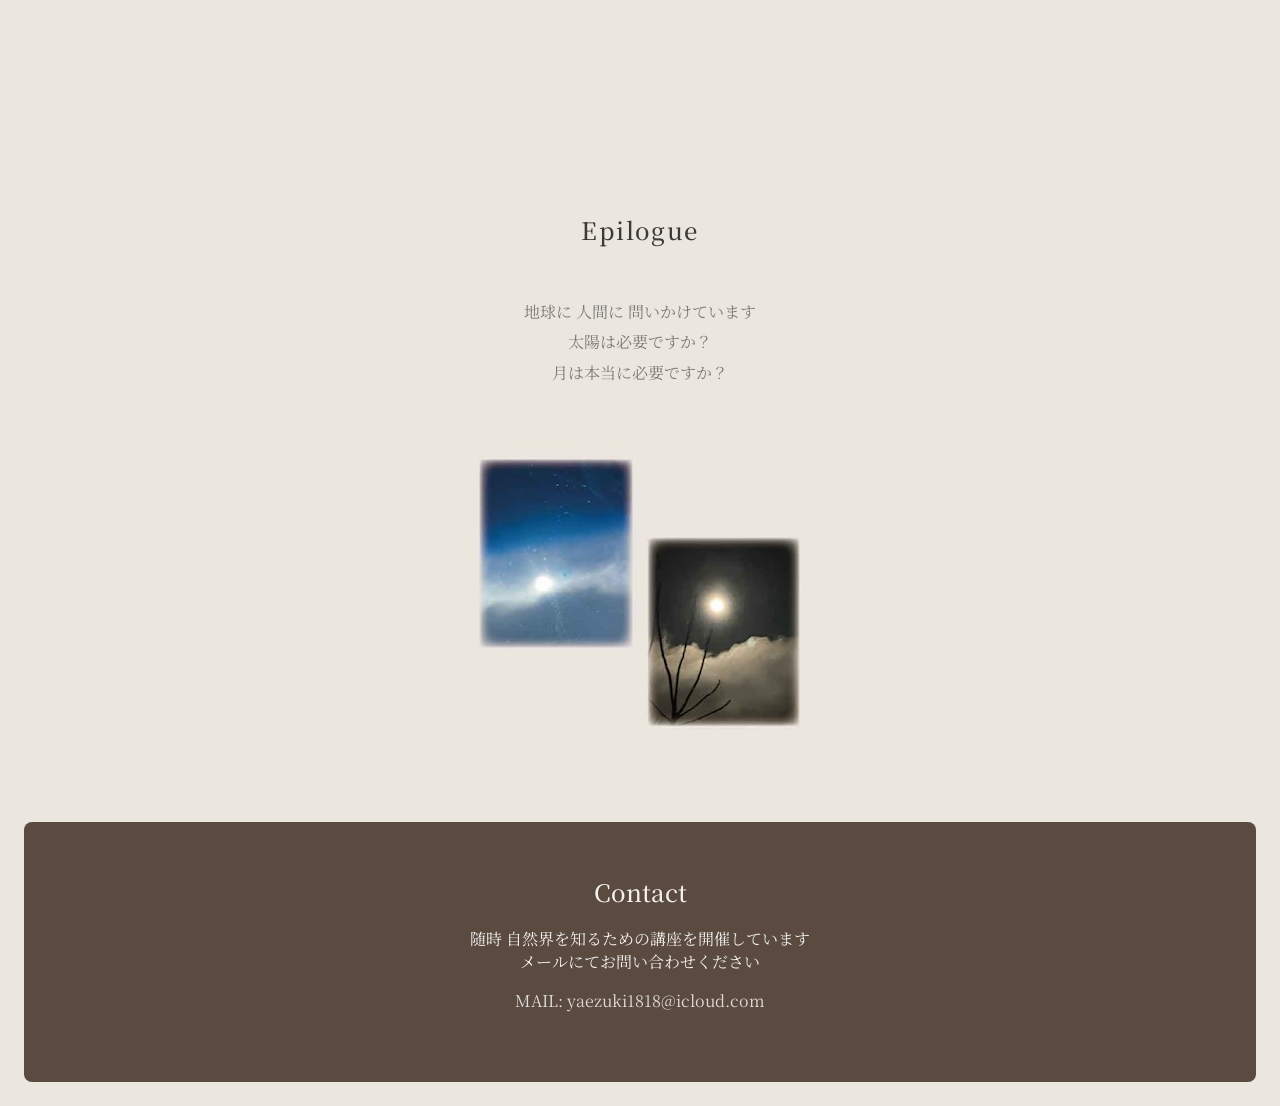
==== commit 850c901e: "Update index.html changed<head>section" ====
--- a/index.html
+++ b/index.html
@@ -3,7 +3,19 @@
 <head>
   <meta charset="utf-8">
   <meta name="viewport" content="width=device-width, initial-scale=1">
-  <title>Sample Site</title>
+  <title>八重月環境技研</title>
+  <meta name="description" content="自然界と共に未来を創造する 八重月環境技研">
+  <!-- favicon -->
+  <link rel="icon" href="assets/favicon.png" type="image/png">
+  <!-- OGP -->
+  <meta property="og:title" content="八重月環境技研">
+  <meta property="og:description" content="自然界と共に未来を創造する 八重月環境技研">
+  <meta property="og:type" content="website">
+  <meta property="og:url" content="https://koha0923128-del.github.io/yaezuki-kankyogiken/">
+  <meta property="og:image" content="https://koha0923128-del.github.io/yaezuki-kankyogiken/assets/ogp.png">
+  <!-- Twitter (X) -->
+  <meta name="twitter:card" content="summary_large_image">
+  <!-- Google Font -->
   <link rel="preconnect" href="https://fonts.googleapis.com">
   <link rel="preconnect" href="https://fonts.gstatic.com" crossorigin>
   <!-- 雰囲気用：セリフ系 -->
@@ -348,4 +360,4 @@
 
   <script src="script.js"></script>
 </body>
-</html>+</html>
--- a/style.css
+++ b/style.css
@@ -118,6 +118,10 @@
   font-size: clamp(26px, 2vw, 32px);
   text-shadow: 0 2px 14px rgba(0,0,0,.25);
   white-space: nowrap;
+}
+
+.hero__catchText{
+  font-weight: 400;
 }
 
 /* 下に向かって暗く（or 背景色に）フェード */
@@ -720,4 +724,4 @@
   font-size: 22px;
   cursor: pointer;
   backdrop-filter: blur(6px);
-}+}
